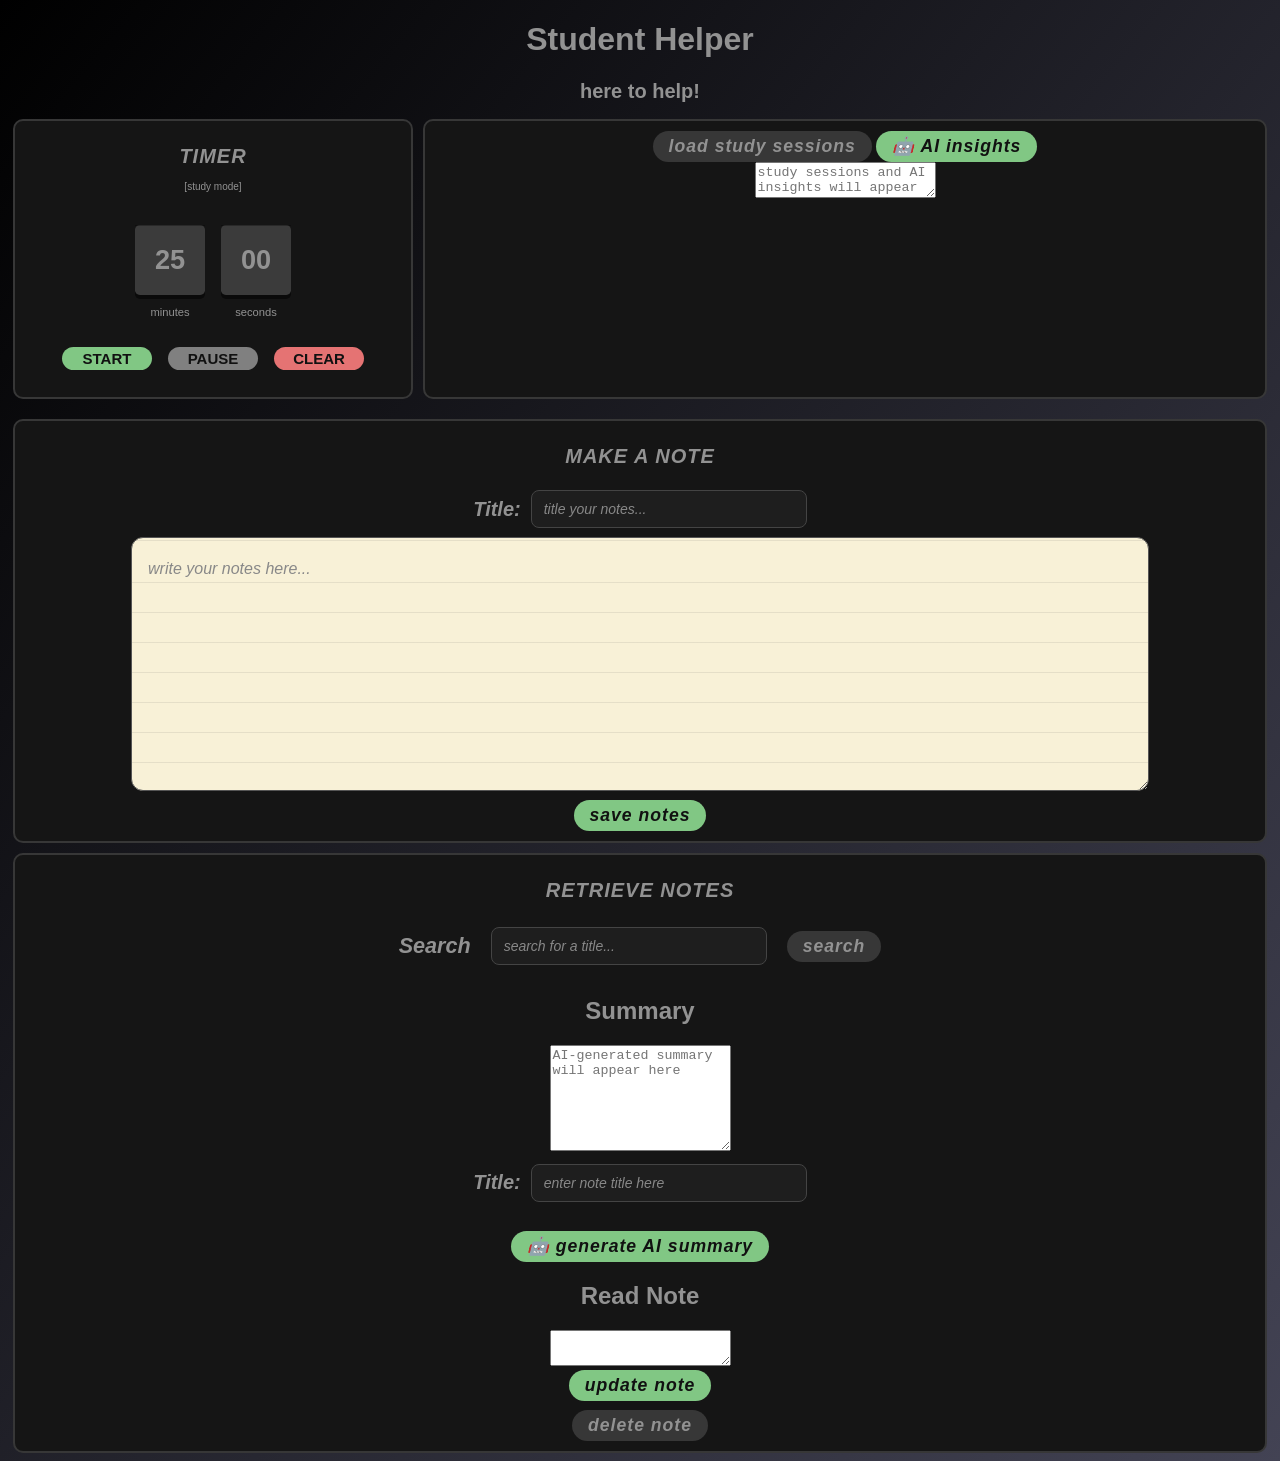
==== frontend/index.html @ 622b249e "Placing all Frontend in folder" ====
<!DOCTYPE html>
<html lang="en">

    <head>
        <meta charset="utf-8">
        <meta name="viewport" content="width=device-width, initial-scale=1.0">
        <title>Student Helper</title>
        <link rel="stylesheet" href="style.css">
        <script src="config.js"></script>

        <link rel="icon" href="data:,">
    </head>



    <!-- HEADER -->
    <body>

        <div class="title-container">
            <h1 class="main-title"> Student Helper </h1>
            <h2 class="sub-title"> here to help! </h2>
        </div>



        <!-- ALL WIDGETS-->
        <div class="container-half-page-widgets">
            
            <div class="widget-container"> 

                <!-- TIMER WIDGET-->
                    <h1 class = "sub-title"> Timer </h1>

                    <p class = studyOrBreak > [study mode]</p>


                    <div class = "countdown-container">
        
                        <div class = countdown>
                            <div class = "title"> 
                                <h2 class = "minutes"> 25 </h2>
                            </div>
                            <p>minutes</p>
                        </div>

                        <div class = countdown>
                            <div class = "title"> 
                                <h2 class = "seconds"> 00 </h2>
                            </div>
                            <p>seconds</p>
                        </div>
                    </div>

                    <div class = "button-container">
                        <div class = button>
                            <div class = "title"> 
                                <h2 class = "start"> start </h2>
                            </div>
                        </div>

                        <div class = button>
                            <div class = "title"> 
                                <h2 class = "pause"> pause </h2>
                            </div>
                        </div>

                        <div class = button>
                            <div class = "title"> 
                                <h2 class = "clear"> clear </h2>
                            </div>
                        </div>
                    </div>

            </div>

            <!--CHART WIDGET-->
            <div class="widget-container"> 
                <div class="chart-container">
                    
                    <!--buttons for sessions and AI insights-->
                    <button id="load-sessions-button" class="grey-button" type="button">load study sessions</button>
                    <button id="generate-insights-button" class="green-save-button" type="button">🤖 AI insights</button>
                    <div class = "chart">
                        <textarea id="sessions-display" class="chart-data-display" placeholder="study sessions and AI insights will appear here"></textarea>
                    </div>
                </div>
            </div>
        
        </div>
        
        <!--NOTES WIDGET-->
        <div class="container-full-page-widgets">
            <div class="widget-container"> 
                <div class="notes-container">
                    <h1 class = "sub-title"> Make a Note</h1>

                    <!--notes title request-->
                    <div class = "notes-title-row">
                        <h2 class="sub-title">Title: </h2>
                        <input id="create-note-title" class="title-input" type="text" placeholder="title your notes...">
                    </div>

                    <!--write notes-->
                    <div class = "notes">
                        <textarea id="create-note-content" class="notes-input" placeholder="write your notes here..."></textarea>
                        <button id="save-note-button" class="green-save-button" type="button">save notes</button>
                    </div>
                </div>
            </div>


            <!--RETRIEVE NOTES WIDGET-->
            <div class="widget-container"> 
                <div class="summary-container">
                    <h1 class = "sub-title"> Retrieve Notes</h1>


                    <!--inner widgets: title, summary, read note, save note-->
                    <div class="summary-widget-container">
                        <div class="summary-first-widget-container">
                            <div class="summary-inner-widget">
                                <div class = "search-title-row">
                                    <h2>Search</h2>
                                    <input id="search-note-title" class="title-input" type="text" placeholder="search for a title...">
                                    <button id="search-note-button" class="grey-button" type="button">search</button>

                                </div>
                            </div>
                            <div class="summary-inner-widget">
                                <h2>Summary</h2>
                                <textarea id="summary-display" class="chart-data-display" style="min-height: 100px;" placeholder="AI-generated summary will appear here" readonly></textarea>
                            </div>

                            <!--title request inner widget-->
                            <div class="summary-inner-widget">
                                <div class = "notes-title-row">
                                    <h2 class="sub-title">Title: </h2>
                                    <input id="retrieved-note-title" class="title-input" type="text" placeholder="enter note title here">
                            
                                 </div>
                            </div>

                            <div class="summary-inner-widget"><h2></h2>
                                 <!--button for generating AI summary-->
                                <button id="generate-summary-button" class="green-save-button" type="button">🤖 generate AI summary</button>
                                <div class = "chart">
                                </div>
                            </div>
                        </div>

                
                        <div class="summary-second-widget-container">
                            <!-- read note inner widget-->
                            <div class="summary-inner-widget"><h2>Read Note</h2>
                                <textarea id="retrieved-note-content" class="chart-data-display" placeholder=""></textarea>
                            </div>
                            
                            <!-- save notes inner widget-->
                            <div class="summary-inner-widget">
                                <div class = "notes">
                                    <button id="update-note-button" class="green-save-button" type="button">update note</button>
                                    <button id="delete-note-button" class="grey-button" type="button">delete note</button>
                                </div>
                            </div>

                        </div>
                    </div>
                </div>
            </div>
        </div>
    </div>

    <!-- attach javascript-->
    <script src="app.js"></script>
</html>
---- frontend/style.css ----
/* ---- GLOBAL START ---- */
:root {
  --soft--red: #e57373;
  --soft--green: #81c784;
  --dark--grey: #3b3b3b;; 
}

body {
background-repeat: no-repeat;
background-size: cover;
min-height: 100vh;
background: linear-gradient(309deg, rgba(67, 67, 84, 1) 0%, rgba(0, 0, 0, 1) 100%);

font-family: 'Red Hat Text', sans-serif;
background-size: cover;
color: rgb(146, 146, 146);
}

.title-container * {
display: grid;
text-align: center;
font-weight: bold;
} 

.sub-title {
font-size: 20px;
}
/* ---- GLOBAL END ---- */



/* ---- LOGIN PAGE START ---- */

.login {
display: flex;
justify-content: center;
align-items: center;
min-height: 100vh;
}

.wrapper {
width: 420px;
color:#fff;
}

.wrapper h1 {
font-size: 36px;
text-align: center;
}

.wrapper .input-box {
width: 100%;
height: 50px;
margin: 30px 0;
}

.input-box input {
width: 350px;
height: 10px;
background: transparent;
border: none;
outline: none;
border: 2px solid rgba(255,255,255, .2);
border-radius: 40px;
font-size: 16px;
color: #fff;
padding: 20px 45px 20px 20px;
}

.input-box input::placeholder {
color: #fff;
}

.wrapper .btn {
width: 100%;
height: 45px;
background: #fff;
border: none;
outline: none;
border-radius: 40px;
box-shadow: 0 0 10px rgba(0,0,0,.1);
font-size: 16px;
color: #333;
font-weight: 600;
}

.register-note {
text-align: center;
padding: 20px;
font-size: 13px;
font-style: italic;
}
/* ---- LOGIN PAGE END ---- */



/*---- APPLIED TO ALL INDEX PAGE WIDGETS BEGIN ----*/
.container-half-page-widgets {
display: grid;
grid-template-rows: 280px 5px;
grid-template-columns: 400px minmax(350px, auto);
gap: 10px 10px;
margin: 5px;
}

.container-full-page-widgets {
display: flex;
flex-direction: column;
gap: 10px;
margin: 5px;
}

.widget-container {
background-color: rgb(21, 21, 21);
border: 2px solid rgb(55, 55, 55);
padding: 10px 10px;
border-radius: 10px;

text-align: center;
max-width: 2040px;
}

.widget-container h1 {
text-transform: uppercase;
letter-spacing: 1px;
font-style: italic;
}
/*---- APPLIED TO ALL INDEX PAGE WIDGETS END ----*/


/*---- TIMER SPECIFIC BEGIN ----*/

.studyOrBreak {
font-size: 10px;
}

.countdown-container {
display: flex;
align-items: center;
justify-content: center;
}

.countdown-container .title {
position: relative;
background-color: var(--dark--grey);
border-radius : 0.3rem;
box-shadow: 0 4px rgba(0, 0, 0, 0.5);
width: 70px;
height: 70px;
}

.countdown-container .title::after{
content: '';
position: absolute;
top: 0;
left: 0;
height: 1px;
width: 100%;
background-color: rgba(0, 0, 0, 0.3);
}

.countdown-container .title h2 {
font-size: 1.7rem;
line-height: 70px;
position: relative;
}

/* makes the number squares spaced apart from each other*/
.countdown-container .countdown:not(:last-child) {
margin-right: 1rem;
}

/* the 'minutes' and 'seconds' text*/
.countdown-container .countdown p {
font-size: 0.7rem;
}

/*---- TIMER SPECIFIC END ----*/



/*---- TIMER START/END BUTTON BEGIN ----*/
.button-container {
display: flex;
align-items: center;
justify-content: center;
padding: 5px;

font-family: 'Red Hat Text', sans-serif;
text-transform: uppercase;
font-size: 10px;
}


.button-container .title{
position: relative;
border-radius : 0.3rem;
width: 90px;
height: 80px;
}

.button-container .start {
background-color: var(--soft--green);
border-radius : 0.8rem;
color:rgb(17, 17, 17);
padding: 3px;
}

.button-container .pause {
background-color: grey;
border-radius : 0.8rem;
color:rgb(17, 17, 17);
padding: 3px;
}

.button-container .clear {
background-color: var(--soft--red);
border-radius : 0.8rem;
color:rgb(17, 17, 17);
padding: 3px;
}

/*makes touch-activated changes possible*/
.button h2 {
display: block;
transition: transform 0.2s ease;
}


.button h2:active {
transform: translateY(-2px);
}

/* makes the number squares spaced apart from each other*/
.button-container .button:not(:last-child) {
margin-right: 1rem;
}
/*---- TIMER START/END BUTTON END ----*/


/*---- NOTES TITLE BEGIN ----*/
.notes-title-row {
font: inherit;
font-size: 1rem;
font-weight: bold;
font-style: italic;
display: flex;
align-items: center;
gap: 10px;
justify-content: center;
}

.search-title-row {
font: inherit;
font-size: 0.9rem;
font-weight: bold;
font-style: italic;
display: flex;
align-items: center;
gap: 20px;
justify-content: center;
}
.title-input::placeholder {
color: #888;
font-style: italic;
}

.title-input {
width: 100%;

max-width: 400px;
height: 20px;
width: 250px;

padding: 8px 12px;

border-radius: 8px;
border: 1px solid #444;

background-color: #1e1e1e;
color: #e0e0e0;

font-size: 14px;
font-weight: 500;

outline: none;
transition: all 0.2s ease;
}
.title-input:hover {
border-color: #666;
}

.title-input:focus {
border-color: #81c784; /* soft green */
box-shadow: 0 0 0 2px rgba(129, 199, 132, 0.2);
}
/*---- NOTES TITLE END----*/



/*---- NOTES BEGIN ----*/

.notes-input::placeholder{
color: #888;
font-style: italic;
}

.notes-input {
width: 80%;
min-height: 220px;
padding: 16px;
border-radius: 12px;
border: 1px solid #555;
background: #f8f1d7;
background-image: repeating-linear-gradient(
 to bottom,
 #f8f1d7 0,
 #f8f1d7 29px,
 rgba(34, 34, 34, 0.18) 30px,
 rgba(34, 34, 34, 0.18) 30px
);
background-position: 0 15px;
color: #222;
resize: vertical;
font: inherit;
line-height: 30px;
}

.notes {
display: flex;
flex-direction: column;
align-items: center;
gap: 9px;
}

/* NOTES END */



/*GREEN SAVE BUTTON START */
.green-save-button {
border: none;
border-radius: 1.5rem;
background-color: var(--soft--green);
color: rgb(17, 17, 17);
padding: 5px 16px;
font: inherit;
font-size: 1.1rem;
font-weight: bold;
font-style: italic;
letter-spacing: 1px;
cursor: pointer;  

transition: transform 0.3s ease;
}


.green-save-button:active {
transform: translateY(-2px);
}
/*GREEN SAVE BUTTON END*/


/*SEARCH BUTTON START */
.grey-button {
border: 3px;
border-radius: 2rem;
background-color: rgb(55, 55, 55);
color: rgb(146, 146, 146);
padding: 5px 16px;
font: inherit;
font-size: 1.1rem;
font-weight: bold;
font-style: italic;
letter-spacing: 1px;
cursor: pointer;  

transition: transform 0.3s ease;
}

.grey-button:active {
transform: translateY(-2px);
}
/*SEARCH BUTTON END*/



/*CHART START*/
.chart-data-display {
width: 9
}
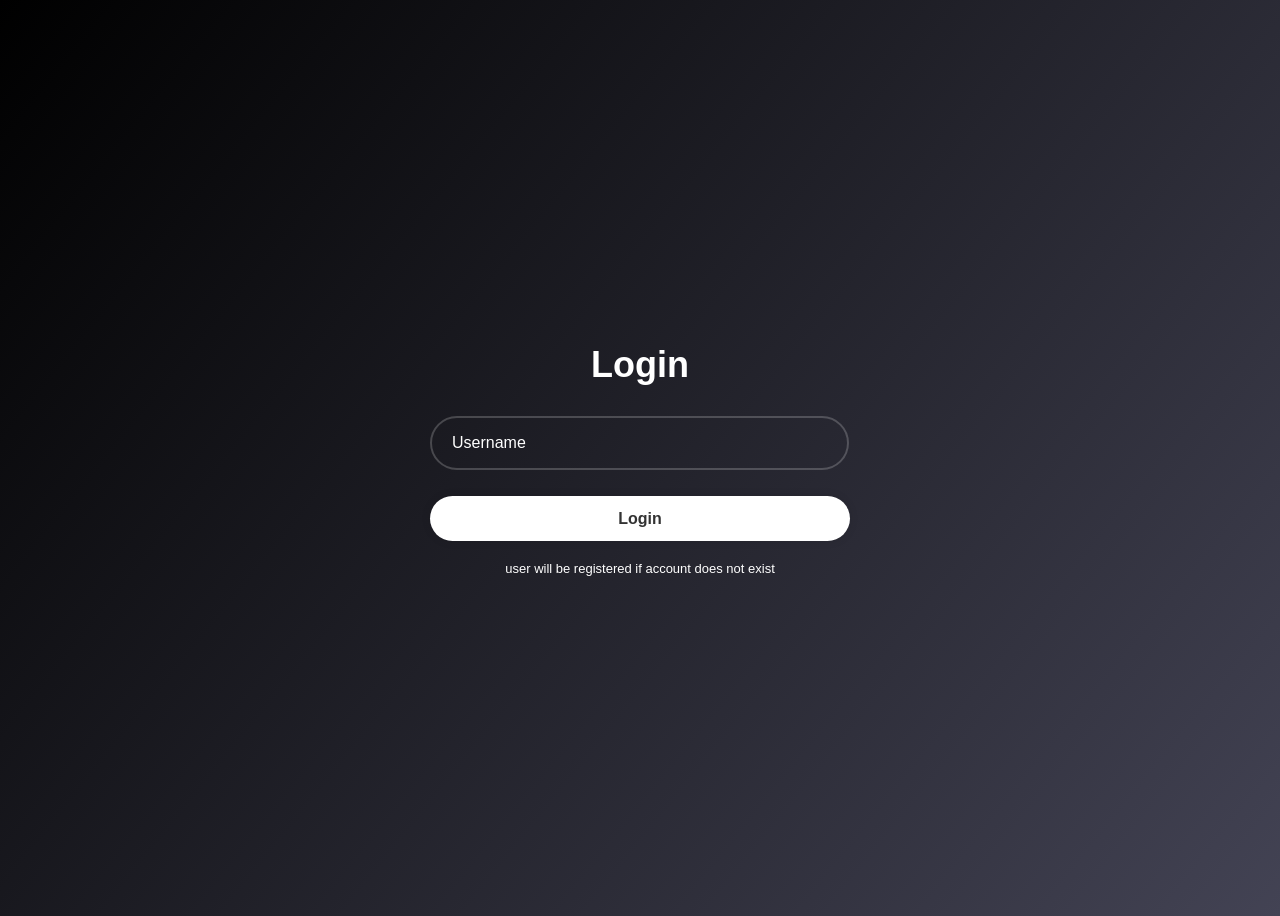
==== commit 84167b87: "Change to Notes Repo/Service and Hosting URL" ====
--- a/frontend/index.html
+++ b/frontend/index.html
@@ -4,10 +4,10 @@
     <head>
         <meta charset="utf-8">
         <meta name="viewport" content="width=device-width, initial-scale=1.0">
-        <title>Student Helper</title>
+        <title>Gradbook Project: COSC-412</title>
         <link rel="stylesheet" href="style.css">
-        <script src="config.js"></script>
 
+        <title>Favicon</title>
         <link rel="icon" href="data:,">
     </head>
 
@@ -77,11 +77,10 @@
             <div class="widget-container"> 
                 <div class="chart-container">
                     
-                    <!--buttons for sessions and AI insights-->
-                    <button id="load-sessions-button" class="grey-button" type="button">load study sessions</button>
-                    <button id="generate-insights-button" class="green-save-button" type="button">🤖 AI insights</button>
+                    <!--button for generating chart-->
+                    <button id= "load-sessions-button" class="grey-button" type="button">click to generate logged study sessions</button>
                     <div class = "chart">
-                        <textarea id="sessions-display" class="chart-data-display" placeholder="study sessions and AI insights will appear here"></textarea>
+                        <textarea id="sessions-display" class="chart-data-display" placeholder="study sessions will be logged here"></textarea>
                     </div>
                 </div>
             </div>
@@ -126,12 +125,10 @@
 
                                 </div>
                             </div>
-                            <div class="summary-inner-widget">
-                                <h2>Summary</h2>
-                                <textarea id="summary-display" class="chart-data-display" style="min-height: 100px;" placeholder="AI-generated summary will appear here" readonly></textarea>
-                            </div>
+                            <div class="summary-inner-widget"><h2>Summary</h2></div>
 
                             <!--title request inner widget-->
+                            <!--
                             <div class="summary-inner-widget">
                                 <div class = "notes-title-row">
                                     <h2 class="sub-title">Title: </h2>
@@ -139,10 +136,11 @@
                             
                                  </div>
                             </div>
+                            -->
 
                             <div class="summary-inner-widget"><h2></h2>
-                                 <!--button for generating AI summary-->
-                                <button id="generate-summary-button" class="green-save-button" type="button">🤖 generate AI summary</button>
+                                 <!--button for generating summary-->
+                                <button class="grey-button" type="button">click to generate summary</button>
                                 <div class = "chart">
                                 </div>
                             </div>
@@ -157,7 +155,7 @@
                             
                             <!-- save notes inner widget-->
                             <div class="summary-inner-widget">
-                                <div class = "notes">
+                                <div class = "update-and-delete-notes">
                                     <button id="update-note-button" class="green-save-button" type="button">update note</button>
                                     <button id="delete-note-button" class="grey-button" type="button">delete note</button>
                                 </div>
--- a/frontend/style.css
+++ b/frontend/style.css
@@ -1,29 +1,32 @@
 /* ---- GLOBAL START ---- */
 :root {
-  --soft--red: #e57373;
-  --soft--green: #81c784;
-  --dark--grey: #3b3b3b;; 
+     --soft--red: #e57373;
+     --soft--green: #81c784;
+     --dark--grey: #3b3b3b;
 }
 
 body {
-background-repeat: no-repeat;
-background-size: cover;
-min-height: 100vh;
-background: linear-gradient(309deg, rgba(67, 67, 84, 1) 0%, rgba(0, 0, 0, 1) 100%);
-
-font-family: 'Red Hat Text', sans-serif;
-background-size: cover;
-color: rgb(146, 146, 146);
+  background-repeat: no-repeat;
+  background-size: cover;
+  min-height: 100vh;
+  background: linear-gradient(309deg, rgba(67, 67, 84, 1) 0%, rgba(0, 0, 0, 1) 100%);
+
+  background-size: cover;
+  color: rgb(146, 146, 146);
+
+  font-family: "Inter", sans-serif;
+  font-optical-sizing: auto;
+  font-weight: 200;
 }
 
 .title-container * {
-display: grid;
-text-align: center;
-font-weight: bold;
+  display: grid;
+  text-align: center;
+  font-weight: bold;
 } 
 
 .sub-title {
-font-size: 20px;
+  font-size: 20px;
 }
 /* ---- GLOBAL END ---- */
 
@@ -32,63 +35,62 @@
 /* ---- LOGIN PAGE START ---- */
 
 .login {
-display: flex;
-justify-content: center;
-align-items: center;
-min-height: 100vh;
+  display: flex;
+  justify-content: center;
+  align-items: center;
+  min-height: 100vh;
 }
 
 .wrapper {
-width: 420px;
-color:#fff;
+  width: 420px;
+  color:#fff;
 }
 
 .wrapper h1 {
-font-size: 36px;
-text-align: center;
+  font-size: 36px;
+  text-align: center;
 }
 
 .wrapper .input-box {
-width: 100%;
-height: 50px;
-margin: 30px 0;
+  width: 100%;
+  height: 50px;
+  margin: 30px 0;
 }
 
 .input-box input {
-width: 350px;
-height: 10px;
-background: transparent;
-border: none;
-outline: none;
-border: 2px solid rgba(255,255,255, .2);
-border-radius: 40px;
-font-size: 16px;
-color: #fff;
-padding: 20px 45px 20px 20px;
+  width: 350px;
+  height: 10px;
+  background: transparent;
+  border: none;
+  outline: none;
+  border: 2px solid rgba(255,255,255, .2);
+  border-radius: 40px;
+  font-size: 16px;
+  color: #fff;
+  padding: 20px 45px 20px 20px;
 }
 
 .input-box input::placeholder {
-color: #fff;
+  color: #fff;
 }
 
 .wrapper .btn {
-width: 100%;
-height: 45px;
-background: #fff;
-border: none;
-outline: none;
-border-radius: 40px;
-box-shadow: 0 0 10px rgba(0,0,0,.1);
-font-size: 16px;
-color: #333;
-font-weight: 600;
+  width: 100%;
+  height: 45px;
+  background: #fff;
+  border: none;
+  outline: none;
+  border-radius: 40px;
+  box-shadow: 0 0 10px rgba(0,0,0,.1);
+  font-size: 16px;
+  color: #333;
+  font-weight: 600;
 }
 
 .register-note {
-text-align: center;
-padding: 20px;
-font-size: 13px;
-font-style: italic;
+  text-align: center;
+  padding: 20px;
+  font-size: 13px;
 }
 /* ---- LOGIN PAGE END ---- */
 
@@ -96,83 +98,81 @@
 
 /*---- APPLIED TO ALL INDEX PAGE WIDGETS BEGIN ----*/
 .container-half-page-widgets {
-display: grid;
-grid-template-rows: 280px 5px;
-grid-template-columns: 400px minmax(350px, auto);
-gap: 10px 10px;
-margin: 5px;
+  display: grid;
+  grid-template-rows: 280px 5px;
+  grid-template-columns: 400px minmax(350px, auto);
+  gap: 10px 10px;
+  margin: 5px;
 }
 
 .container-full-page-widgets {
-display: flex;
-flex-direction: column;
-gap: 10px;
-margin: 5px;
+  display: flex;
+  flex-direction: column;
+  gap: 10px;
+  margin: 5px;
 }
 
 .widget-container {
-background-color: rgb(21, 21, 21);
-border: 2px solid rgb(55, 55, 55);
-padding: 10px 10px;
-border-radius: 10px;
-
-text-align: center;
-max-width: 2040px;
+  background-color: rgba(21, 21, 21, 0.5);
+  border: 2px solid rgb(55, 55, 55);
+  padding: 10px 10px;
+  border-radius: 10px;
+  text-align: center;
+  max-width: 2040px;
 }
 
 .widget-container h1 {
-text-transform: uppercase;
-letter-spacing: 1px;
-font-style: italic;
+  text-transform: uppercase;
+  letter-spacing: 1px;
 }
 /*---- APPLIED TO ALL INDEX PAGE WIDGETS END ----*/
-
+  
 
 /*---- TIMER SPECIFIC BEGIN ----*/
 
 .studyOrBreak {
-font-size: 10px;
+  font-size: 10px;
 }
 
 .countdown-container {
-display: flex;
-align-items: center;
-justify-content: center;
+  display: flex;
+  align-items: center;
+  justify-content: center;
 }
 
 .countdown-container .title {
-position: relative;
-background-color: var(--dark--grey);
-border-radius : 0.3rem;
-box-shadow: 0 4px rgba(0, 0, 0, 0.5);
-width: 70px;
-height: 70px;
+  position: relative;
+  background-color: var(--dark--grey);
+  border-radius : 0.3rem;
+  box-shadow: 0 4px rgba(0, 0, 0, 0.5);
+  width: 70px;
+  height: 70px;
 }
 
 .countdown-container .title::after{
-content: '';
-position: absolute;
-top: 0;
-left: 0;
-height: 1px;
-width: 100%;
-background-color: rgba(0, 0, 0, 0.3);
+  content: '';
+  position: absolute;
+  top: 0;
+  left: 0;
+  height: 1px;
+  width: 100%;
+  background-color: rgba(0, 0, 0, 0.3);
 }
 
 .countdown-container .title h2 {
-font-size: 1.7rem;
-line-height: 70px;
-position: relative;
+  font-size: 1.7rem;
+  line-height: 70px;
+  position: relative;
 }
 
 /* makes the number squares spaced apart from each other*/
 .countdown-container .countdown:not(:last-child) {
-margin-right: 1rem;
+  margin-right: 1rem;
 }
 
 /* the 'minutes' and 'seconds' text*/
 .countdown-container .countdown p {
-font-size: 0.7rem;
+  font-size: 0.7rem;
 }
 
 /*---- TIMER SPECIFIC END ----*/
@@ -181,118 +181,116 @@
 
 /*---- TIMER START/END BUTTON BEGIN ----*/
 .button-container {
-display: flex;
-align-items: center;
-justify-content: center;
-padding: 5px;
-
-font-family: 'Red Hat Text', sans-serif;
-text-transform: uppercase;
-font-size: 10px;
+  display: flex;
+  align-items: center;
+  justify-content: center;
+  padding: 5px;
+
+  font-family: 'Red Hat Text', sans-serif;
+  text-transform: uppercase;
+  font-size: 10px;
 }
 
 
 .button-container .title{
-position: relative;
-border-radius : 0.3rem;
-width: 90px;
-height: 80px;
+  position: relative;
+  border-radius : 0.3rem;
+  width: 90px;
+  height: 80px;
 }
 
 .button-container .start {
-background-color: var(--soft--green);
-border-radius : 0.8rem;
-color:rgb(17, 17, 17);
-padding: 3px;
+  background-color: var(--soft--green);
+  border-radius : 0.8rem;
+  color:rgb(17, 17, 17);
+  padding: 3px;
 }
 
 .button-container .pause {
-background-color: grey;
-border-radius : 0.8rem;
-color:rgb(17, 17, 17);
-padding: 3px;
+  background-color: grey;
+  border-radius : 0.8rem;
+  color:rgb(17, 17, 17);
+  padding: 3px;
 }
 
 .button-container .clear {
-background-color: var(--soft--red);
-border-radius : 0.8rem;
-color:rgb(17, 17, 17);
-padding: 3px;
+  background-color: var(--soft--red);
+  border-radius : 0.8rem;
+  color:rgb(17, 17, 17);
+  padding: 3px;
 }
 
 /*makes touch-activated changes possible*/
 .button h2 {
-display: block;
-transition: transform 0.2s ease;
+  display: block;
+  transition: transform 0.2s ease;
 }
 
 
 .button h2:active {
-transform: translateY(-2px);
+  transform: translateY(-2px);
 }
 
 /* makes the number squares spaced apart from each other*/
 .button-container .button:not(:last-child) {
-margin-right: 1rem;
+  margin-right: 1rem;
 }
 /*---- TIMER START/END BUTTON END ----*/
 
 
 /*---- NOTES TITLE BEGIN ----*/
 .notes-title-row {
-font: inherit;
-font-size: 1rem;
-font-weight: bold;
-font-style: italic;
-display: flex;
-align-items: center;
-gap: 10px;
-justify-content: center;
+  font: inherit;
+  font-size: 1rem;
+  font-weight: bold;
+  display: flex;
+  align-items: center;
+  gap: 10px;
+  justify-content: center;
 }
 
 .search-title-row {
-font: inherit;
-font-size: 0.9rem;
-font-weight: bold;
-font-style: italic;
-display: flex;
-align-items: center;
-gap: 20px;
-justify-content: center;
+  font: inherit;
+  font-size: 0.9rem;
+  font-weight: bold;
+  display: flex;
+  align-items: center;
+  gap: 20px;
+  justify-content: center;
 }
 .title-input::placeholder {
-color: #888;
-font-style: italic;
+  color: #888;
+  font-style: italic;
 }
 
 .title-input {
-width: 100%;
-
-max-width: 400px;
-height: 20px;
-width: 250px;
-
-padding: 8px 12px;
-
-border-radius: 8px;
-border: 1px solid #444;
-
-background-color: #1e1e1e;
-color: #e0e0e0;
-
-font-size: 14px;
-font-weight: 500;
-
-outline: none;
-transition: all 0.2s ease;
+  width: 100%;
+
+  max-width: 400px;
+  height: 20px;
+  width: 250px;
+
+  padding: 8px 12px;
+
+  border-radius: 8px;
+  border: 1px solid #444;
+
+  background-color: #1e1e1e;
+  color: #e0e0e0;
+
+  font-size: 14px;
+  font-weight: 500;
+
+  outline: none;
+  transition: all 0.2s ease;
 }
 .title-input:hover {
-border-color: #666;
+  border-color: #666;
 }
 
 .title-input:focus {
-border-color: #81c784; /* soft green */
-box-shadow: 0 0 0 2px rgba(129, 199, 132, 0.2);
+  border-color: #81c784; /* soft green */
+  box-shadow: 0 0 0 2px rgba(129, 199, 132, 0.2);
 }
 /*---- NOTES TITLE END----*/
 
@@ -301,36 +299,36 @@
 /*---- NOTES BEGIN ----*/
 
 .notes-input::placeholder{
-color: #888;
-font-style: italic;
+  color: #888;
+  font-style: italic;
 }
 
 .notes-input {
-width: 80%;
-min-height: 220px;
-padding: 16px;
-border-radius: 12px;
-border: 1px solid #555;
-background: #f8f1d7;
-background-image: repeating-linear-gradient(
- to bottom,
- #f8f1d7 0,
- #f8f1d7 29px,
- rgba(34, 34, 34, 0.18) 30px,
- rgba(34, 34, 34, 0.18) 30px
-);
-background-position: 0 15px;
-color: #222;
-resize: vertical;
-font: inherit;
-line-height: 30px;
+  width: 80%;
+  min-height: 220px;
+  padding: 16px;
+  border-radius: 12px;
+  border: 1px solid #555;
+  background: #f8f1d7;
+  background-image: repeating-linear-gradient(
+    to bottom,
+    #f8f1d7 0,
+    #f8f1d7 29px,
+    rgba(34, 34, 34, 0.18) 30px,
+    rgba(34, 34, 34, 0.18) 30px
+  );
+  background-position: 0 15px;
+  color: #222;
+  resize: vertical;
+  font: inherit;
+  line-height: 30px;
 }
 
 .notes {
-display: flex;
-flex-direction: column;
-align-items: center;
-gap: 9px;
+  display: flex;
+  flex-direction: column;
+  align-items: center;
+  gap: 9px;
 }
 
 /* NOTES END */
@@ -339,47 +337,45 @@
 
 /*GREEN SAVE BUTTON START */
 .green-save-button {
-border: none;
-border-radius: 1.5rem;
-background-color: var(--soft--green);
-color: rgb(17, 17, 17);
-padding: 5px 16px;
-font: inherit;
-font-size: 1.1rem;
-font-weight: bold;
-font-style: italic;
-letter-spacing: 1px;
-cursor: pointer;  
-
-transition: transform 0.3s ease;
+  border: none;
+  border-radius: 1.5rem;
+  background-color: var(--soft--green);
+  color: rgb(17, 17, 17);
+  padding: 5px 16px;
+  font: inherit;
+  font-size: 1.1rem;
+  font-weight: bold;
+  letter-spacing: 1px;
+  cursor: pointer;  
+
+  transition: transform 0.3s ease;
 }
 
 
 .green-save-button:active {
-transform: translateY(-2px);
+  transform: translateY(-2px);
 }
 /*GREEN SAVE BUTTON END*/
 
 
 /*SEARCH BUTTON START */
 .grey-button {
-border: 3px;
-border-radius: 2rem;
-background-color: rgb(55, 55, 55);
-color: rgb(146, 146, 146);
-padding: 5px 16px;
-font: inherit;
-font-size: 1.1rem;
-font-weight: bold;
-font-style: italic;
-letter-spacing: 1px;
-cursor: pointer;  
-
-transition: transform 0.3s ease;
+  border: 3px;
+  border-radius: 2rem;
+  background-color: rgb(55, 55, 55);
+  color: rgb(146, 146, 146);
+  padding: 5px 16px;
+  font: inherit;
+  font-size: 1.1rem;
+  font-weight: bold;
+  letter-spacing: 1px;
+  cursor: pointer;  
+
+  transition: transform 0.3s ease;
 }
 
 .grey-button:active {
-transform: translateY(-2px);
+  transform: translateY(-2px);
 }
 /*SEARCH BUTTON END*/
 
@@ -387,5 +383,57 @@
 
 /*CHART START*/
 .chart-data-display {
-width: 9
-}+  width: 90%;
+  min-height: 180px;
+  padding: 16px;
+  border-radius: 12px;
+  border: 0px solid #555;
+  background: #3b3b3b;
+  background-image: repeating-linear-gradient(
+    to bottom,
+    rgb(21, 21, 21) 0,
+    rgb(21, 21, 21) 29px,
+    rgba(34, 34, 34, 0.18) 30px,
+    rgba(34, 34, 34, 0.18) 30px
+  );
+  background-position: 0 15px;
+  color: rgb(146, 146, 146);
+  /*resize: vertical;*/
+  font: inherit;
+  line-height: 30px;
+  resize: none;        /* prevents manual resizing */
+  white-space: nowrap; /* prevents text from wrapping/expanding the element */
+  overflow: auto; 
+}
+
+/*CHART END*/
+
+
+/*RETRIEVE NOTES WIDGET START*/
+.summary-widget-container {
+    display: grid;
+    grid-template-columns: 1fr 1fr;
+    gap: 10px;
+}
+
+.summary-first-widget-container {
+    display: grid;
+    grid-template-rows: 1fr 9fr;
+    gap: 10px;
+    height: 400px; 
+}
+
+.summary-second-widget-container {
+    display: grid;
+    grid-template-rows: 9fr 1fr;
+    gap: 10px;
+    height: 400px; 
+}
+
+.summary-inner-widget {
+    
+    border-radius : 0.3rem;
+    background-color: rgba(21, 21, 21, 0.7);
+}
+
+/*RETRIEVE NOTES WIDGET END*/
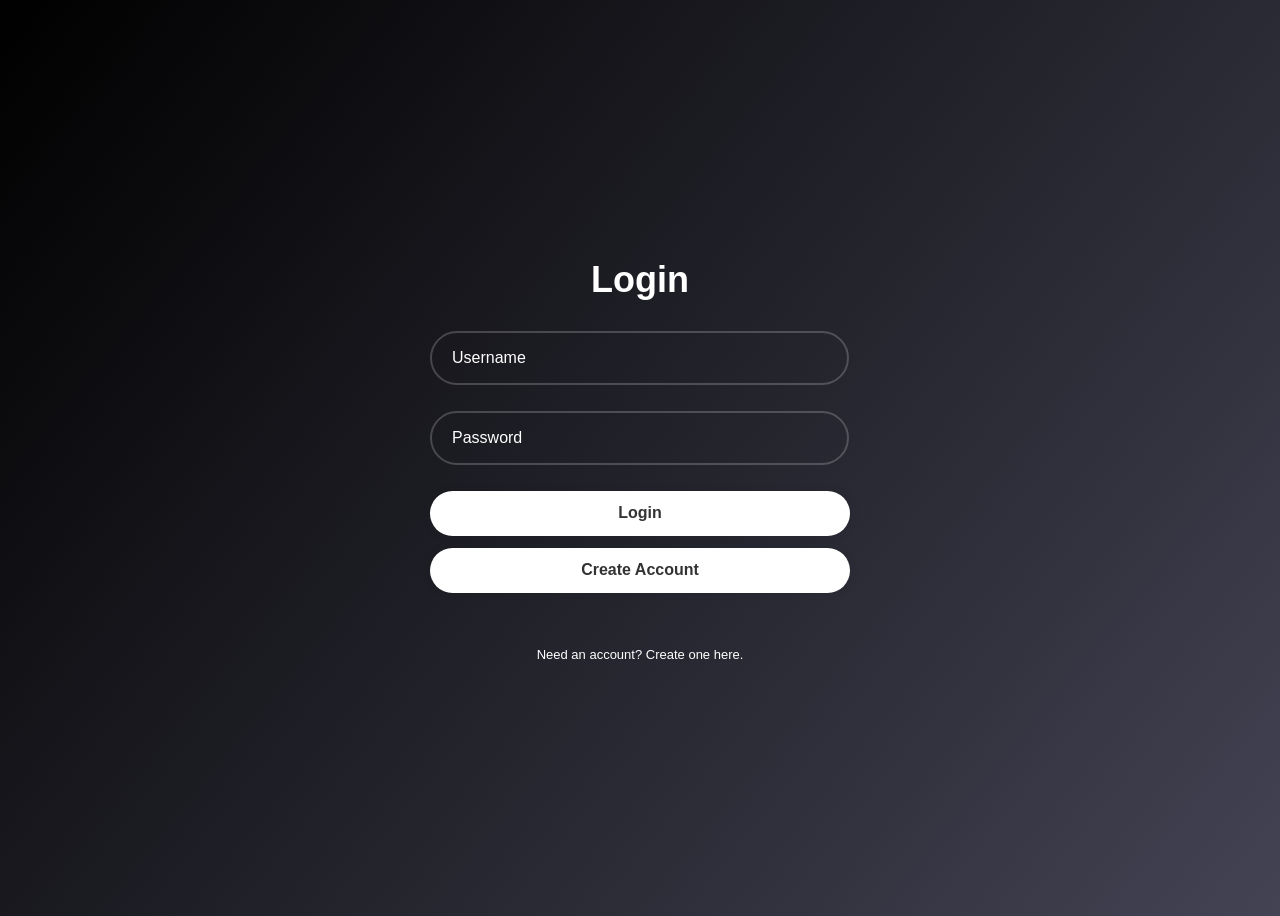
==== commit 026127ac: "Merge origin/main into main and preserve auth/frontend updates" ====
--- a/frontend/index.html
+++ b/frontend/index.html
@@ -78,7 +78,10 @@
                 <div class="chart-container">
                     
                     <!--button for generating chart-->
-                    <button id= "load-sessions-button" class="grey-button" type="button">click to generate logged study sessions</button>
+                    <div class="widget-action-center widget-action-stack">
+                        <button id= "load-sessions-button" class="grey-button" type="button">click to generate logged study sessions</button>
+                        <button id="generate-insights-button" class="grey-button" type="button">generate ai insights</button>
+                    </div>
                     <div class = "chart">
                         <textarea id="sessions-display" class="chart-data-display" placeholder="study sessions will be logged here"></textarea>
                     </div>
@@ -103,6 +106,7 @@
                     <div class = "notes">
                         <textarea id="create-note-content" class="notes-input" placeholder="write your notes here..."></textarea>
                         <button id="save-note-button" class="green-save-button" type="button">save notes</button>
+                        <p id="note-save-message" class="widget-message"></p>
                     </div>
                 </div>
             </div>
@@ -125,7 +129,9 @@
 
                                 </div>
                             </div>
-                            <div class="summary-inner-widget"><h2>Summary</h2></div>
+                            <div class="summary-inner-widget"><h2>Summary</h2>
+                                <textarea id="summary-display" class="chart-data-display" placeholder="summary will appear here"></textarea>
+                            </div>
 
                             <!--title request inner widget-->
                             <!--
@@ -138,9 +144,12 @@
                             </div>
                             -->
 
-                            <div class="summary-inner-widget"><h2></h2>
+                            <div class="summary-inner-widget">
+                                <h2></h2>
                                  <!--button for generating summary-->
-                                <button class="grey-button" type="button">click to generate summary</button>
+                                <div class="widget-action-center">
+                                    <button id="generate-summary-button" class="grey-button" type="button">click to generate summary</button>
+                                </div>
                                 <div class = "chart">
                                 </div>
                             </div>
@@ -150,7 +159,7 @@
                         <div class="summary-second-widget-container">
                             <!-- read note inner widget-->
                             <div class="summary-inner-widget"><h2>Read Note</h2>
-                                <textarea id="retrieved-note-content" class="chart-data-display" placeholder=""></textarea>
+                                <textarea id="retrieved-note-content" class="chart-data-display" placeholder="" data-original-content=""></textarea>
                             </div>
                             
                             <!-- save notes inner widget-->
@@ -159,6 +168,7 @@
                                     <button id="update-note-button" class="green-save-button" type="button">update note</button>
                                     <button id="delete-note-button" class="grey-button" type="button">delete note</button>
                                 </div>
+                                <p id="note-action-message" class="widget-message"></p>
                             </div>
 
                         </div>
@@ -168,6 +178,6 @@
         </div>
     </div>
 
-    <!-- attach javascript-->
+    <script src="config.js"></script>
     <script src="app.js"></script>
-</html>+</html>
--- a/frontend/style.css
+++ b/frontend/style.css
@@ -10,10 +10,8 @@
   background-size: cover;
   min-height: 100vh;
   background: linear-gradient(309deg, rgba(67, 67, 84, 1) 0%, rgba(0, 0, 0, 1) 100%);
-
   background-size: cover;
   color: rgb(146, 146, 146);
-
   font-family: "Inter", sans-serif;
   font-optical-sizing: auto;
   font-weight: 200;
@@ -23,17 +21,14 @@
   display: grid;
   text-align: center;
   font-weight: bold;
-} 
+}
 
 .sub-title {
   font-size: 20px;
 }
 /* ---- GLOBAL END ---- */
 
-
-
 /* ---- LOGIN PAGE START ---- */
-
 .login {
   display: flex;
   justify-content: center;
@@ -87,14 +82,44 @@
   font-weight: 600;
 }
 
+.wrapper .btn + .btn {
+  margin-top: 12px;
+}
+
+.form-message {
+  min-height: 20px;
+  margin: 14px 0 0;
+  text-align: center;
+  font-size: 14px;
+  color: #fff;
+}
+
+.widget-message {
+  min-height: 20px;
+  margin: 12px 0 0;
+  text-align: center;
+  font-size: 14px;
+  color: #fff;
+}
+
+.widget-action-center {
+  display: flex;
+  justify-content: center;
+  align-items: center;
+}
+
+.widget-action-stack {
+  flex-direction: column;
+  gap: 10px;
+  margin-bottom: 12px;
+}
+
 .register-note {
   text-align: center;
   padding: 20px;
   font-size: 13px;
 }
 /* ---- LOGIN PAGE END ---- */
-
-
 
 /*---- APPLIED TO ALL INDEX PAGE WIDGETS BEGIN ----*/
 .container-half-page-widgets {
@@ -126,10 +151,8 @@
   letter-spacing: 1px;
 }
 /*---- APPLIED TO ALL INDEX PAGE WIDGETS END ----*/
-  
 
 /*---- TIMER SPECIFIC BEGIN ----*/
-
 .studyOrBreak {
   font-size: 10px;
 }
@@ -165,19 +188,14 @@
   position: relative;
 }
 
-/* makes the number squares spaced apart from each other*/
 .countdown-container .countdown:not(:last-child) {
   margin-right: 1rem;
 }
 
-/* the 'minutes' and 'seconds' text*/
 .countdown-container .countdown p {
   font-size: 0.7rem;
 }
-
 /*---- TIMER SPECIFIC END ----*/
-
-
 
 /*---- TIMER START/END BUTTON BEGIN ----*/
 .button-container {
@@ -185,12 +203,10 @@
   align-items: center;
   justify-content: center;
   padding: 5px;
-
   font-family: 'Red Hat Text', sans-serif;
   text-transform: uppercase;
   font-size: 10px;
 }
-
 
 .button-container .title{
   position: relative;
@@ -220,24 +236,20 @@
   padding: 3px;
 }
 
-/*makes touch-activated changes possible*/
 .button h2 {
   display: block;
   transition: transform 0.2s ease;
 }
 
-
 .button h2:active {
   transform: translateY(-2px);
 }
 
-/* makes the number squares spaced apart from each other*/
 .button-container .button:not(:last-child) {
   margin-right: 1rem;
 }
 /*---- TIMER START/END BUTTON END ----*/
 
-
 /*---- NOTES TITLE BEGIN ----*/
 .notes-title-row {
   font: inherit;
@@ -258,6 +270,7 @@
   gap: 20px;
   justify-content: center;
 }
+
 .title-input::placeholder {
   color: #888;
   font-style: italic;
@@ -265,39 +278,31 @@
 
 .title-input {
   width: 100%;
-
   max-width: 400px;
   height: 20px;
   width: 250px;
-
   padding: 8px 12px;
-
   border-radius: 8px;
   border: 1px solid #444;
-
   background-color: #1e1e1e;
   color: #e0e0e0;
-
   font-size: 14px;
   font-weight: 500;
-
   outline: none;
   transition: all 0.2s ease;
 }
+
 .title-input:hover {
   border-color: #666;
 }
 
 .title-input:focus {
-  border-color: #81c784; /* soft green */
+  border-color: #81c784;
   box-shadow: 0 0 0 2px rgba(129, 199, 132, 0.2);
 }
 /*---- NOTES TITLE END----*/
 
-
-
 /*---- NOTES BEGIN ----*/
-
 .notes-input::placeholder{
   color: #888;
   font-style: italic;
@@ -330,10 +335,7 @@
   align-items: center;
   gap: 9px;
 }
-
 /* NOTES END */
-
-
 
 /*GREEN SAVE BUTTON START */
 .green-save-button {
@@ -346,17 +348,14 @@
   font-size: 1.1rem;
   font-weight: bold;
   letter-spacing: 1px;
-  cursor: pointer;  
-
+  cursor: pointer;
   transition: transform 0.3s ease;
 }
-
 
 .green-save-button:active {
   transform: translateY(-2px);
 }
 /*GREEN SAVE BUTTON END*/
-
 
 /*SEARCH BUTTON START */
 .grey-button {
@@ -369,8 +368,7 @@
   font-size: 1.1rem;
   font-weight: bold;
   letter-spacing: 1px;
-  cursor: pointer;  
-
+  cursor: pointer;
   transition: transform 0.3s ease;
 }
 
@@ -378,8 +376,6 @@
   transform: translateY(-2px);
 }
 /*SEARCH BUTTON END*/
-
-
 
 /*CHART START*/
 .chart-data-display {
@@ -398,16 +394,13 @@
   );
   background-position: 0 15px;
   color: rgb(146, 146, 146);
-  /*resize: vertical;*/
   font: inherit;
   line-height: 30px;
-  resize: none;        /* prevents manual resizing */
-  white-space: nowrap; /* prevents text from wrapping/expanding the element */
-  overflow: auto; 
-}
-
+  resize: none;
+  white-space: pre-wrap;
+  overflow: auto;
+}
 /*CHART END*/
-
 
 /*RETRIEVE NOTES WIDGET START*/
 .summary-widget-container {
@@ -420,20 +413,26 @@
     display: grid;
     grid-template-rows: 1fr 9fr;
     gap: 10px;
-    height: 400px; 
+    height: 400px;
 }
 
 .summary-second-widget-container {
     display: grid;
     grid-template-rows: 9fr 1fr;
     gap: 10px;
-    height: 400px; 
+    height: 400px;
 }
 
 .summary-inner-widget {
-    
+    border: 1px solid #555;
     border-radius : 0.3rem;
-    background-color: rgba(21, 21, 21, 0.7);
-}
-
-/*RETRIEVE NOTES WIDGET END*/+    padding: 12px;
+}
+
+.update-and-delete-notes {
+    display: flex;
+    justify-content: center;
+    align-items: center;
+    gap: 12px;
+}
+/*RETRIEVE NOTES WIDGET END*/
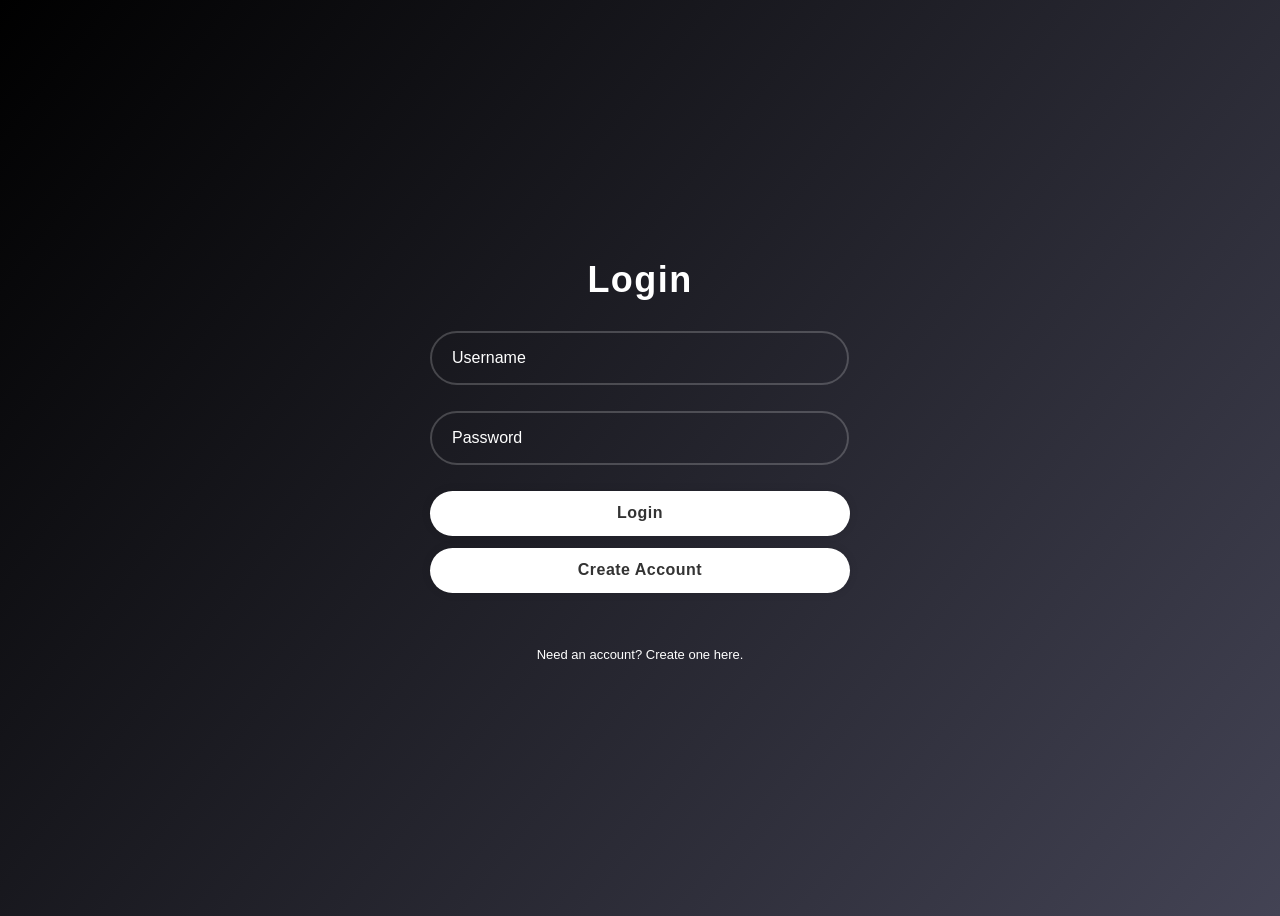
==== commit 00266420: "Polish frontend layout and add logout button" ====
--- a/frontend/index.html
+++ b/frontend/index.html
@@ -15,6 +15,10 @@
 
     <!-- HEADER -->
     <body>
+
+        <div class="top-bar">
+            <button id="logout-button" class="grey-button top-bar-button" type="button">log out</button>
+        </div>
 
         <div class="title-container">
             <h1 class="main-title"> Student Helper </h1>
@@ -83,7 +87,7 @@
                         <button id="generate-insights-button" class="grey-button" type="button">generate ai insights</button>
                     </div>
                     <div class = "chart">
-                        <textarea id="sessions-display" class="chart-data-display" placeholder="study sessions will be logged here"></textarea>
+                        <textarea id="sessions-display" class="chart-data-display paper-display sessions-display" placeholder="study sessions will be logged here"></textarea>
                     </div>
                 </div>
             </div>
@@ -130,7 +134,10 @@
                                 </div>
                             </div>
                             <div class="summary-inner-widget"><h2>Summary</h2>
-                                <textarea id="summary-display" class="chart-data-display" placeholder="summary will appear here"></textarea>
+                                <textarea id="summary-display" class="chart-data-display paper-display" placeholder="summary will appear here"></textarea>
+                                <div class="widget-action-center summary-button-row">
+                                    <button id="generate-summary-button" class="grey-button" type="button">click to generate summary</button>
+                                </div>
                             </div>
 
                             <!--title request inner widget-->
@@ -144,33 +151,20 @@
                             </div>
                             -->
 
-                            <div class="summary-inner-widget">
-                                <h2></h2>
-                                 <!--button for generating summary-->
-                                <div class="widget-action-center">
-                                    <button id="generate-summary-button" class="grey-button" type="button">click to generate summary</button>
-                                </div>
-                                <div class = "chart">
-                                </div>
-                            </div>
+                            <div class="summary-inner-widget"></div>
                         </div>
 
                 
                         <div class="summary-second-widget-container">
                             <!-- read note inner widget-->
-                            <div class="summary-inner-widget"><h2>Read Note</h2>
-                                <textarea id="retrieved-note-content" class="chart-data-display" placeholder="" data-original-content=""></textarea>
-                            </div>
-                            
-                            <!-- save notes inner widget-->
-                            <div class="summary-inner-widget">
+                            <div class="summary-inner-widget note-reader-widget"><h2>Read Note</h2>
+                                <textarea id="retrieved-note-content" class="chart-data-display paper-display" placeholder="" data-original-content=""></textarea>
                                 <div class = "update-and-delete-notes">
                                     <button id="update-note-button" class="green-save-button" type="button">update note</button>
                                     <button id="delete-note-button" class="grey-button" type="button">delete note</button>
                                 </div>
                                 <p id="note-action-message" class="widget-message"></p>
                             </div>
-
                         </div>
                     </div>
                 </div>
--- a/frontend/style.css
+++ b/frontend/style.css
@@ -3,6 +3,9 @@
      --soft--red: #e57373;
      --soft--green: #81c784;
      --dark--grey: #3b3b3b;
+     --title-font: "Trebuchet MS", "Avenir Next Condensed", "Arial Narrow", sans-serif;
+     --text-font: "Avenir Next", "Segoe UI", "Helvetica Neue", Arial, sans-serif;
+     --button-font: "Gill Sans", "Trebuchet MS", "Segoe UI", sans-serif;
 }
 
 body {
@@ -10,25 +13,31 @@
   background-size: cover;
   min-height: 100vh;
   background: linear-gradient(309deg, rgba(67, 67, 84, 1) 0%, rgba(0, 0, 0, 1) 100%);
+
   background-size: cover;
   color: rgb(146, 146, 146);
-  font-family: "Inter", sans-serif;
-  font-optical-sizing: auto;
-  font-weight: 200;
+
+  font-family: var(--text-font);
+  font-weight: 400;
 }
 
 .title-container * {
   display: grid;
   text-align: center;
   font-weight: bold;
-}
+  font-family: var(--title-font);
+} 
 
 .sub-title {
   font-size: 20px;
+  font-family: var(--title-font);
 }
 /* ---- GLOBAL END ---- */
 
+
+
 /* ---- LOGIN PAGE START ---- */
+
 .login {
   display: flex;
   justify-content: center;
@@ -44,6 +53,8 @@
 .wrapper h1 {
   font-size: 36px;
   text-align: center;
+  font-family: var(--title-font);
+  letter-spacing: 0.04em;
 }
 
 .wrapper .input-box {
@@ -80,6 +91,8 @@
   font-size: 16px;
   color: #333;
   font-weight: 600;
+  font-family: var(--button-font);
+  letter-spacing: 0.03em;
 }
 
 .wrapper .btn + .btn {
@@ -110,8 +123,22 @@
 
 .widget-action-stack {
   flex-direction: column;
-  gap: 10px;
-  margin-bottom: 12px;
+  gap: 16px;
+  padding-bottom: 14px;
+}
+
+.summary-button-row {
+  padding-top: 14px;
+}
+
+.top-bar {
+  display: flex;
+  justify-content: flex-end;
+  padding: 12px 12px 0;
+}
+
+.top-bar-button {
+  font-size: 0.95rem;
 }
 
 .register-note {
@@ -121,13 +148,16 @@
 }
 /* ---- LOGIN PAGE END ---- */
 
+
+
 /*---- APPLIED TO ALL INDEX PAGE WIDGETS BEGIN ----*/
 .container-half-page-widgets {
   display: grid;
-  grid-template-rows: 280px 5px;
+  grid-template-rows: auto;
   grid-template-columns: 400px minmax(350px, auto);
   gap: 10px 10px;
   margin: 5px;
+  align-items: stretch;
 }
 
 .container-full-page-widgets {
@@ -144,15 +174,20 @@
   border-radius: 10px;
   text-align: center;
   max-width: 2040px;
+  color: rgb(146, 146, 146);
+  overflow: hidden;
 }
 
 .widget-container h1 {
   text-transform: uppercase;
   letter-spacing: 1px;
+  font-family: var(--title-font);
 }
 /*---- APPLIED TO ALL INDEX PAGE WIDGETS END ----*/
+  
 
 /*---- TIMER SPECIFIC BEGIN ----*/
+
 .studyOrBreak {
   font-size: 10px;
 }
@@ -188,14 +223,19 @@
   position: relative;
 }
 
+/* makes the number squares spaced apart from each other*/
 .countdown-container .countdown:not(:last-child) {
   margin-right: 1rem;
 }
 
+/* the 'minutes' and 'seconds' text*/
 .countdown-container .countdown p {
   font-size: 0.7rem;
 }
+
 /*---- TIMER SPECIFIC END ----*/
+
+
 
 /*---- TIMER START/END BUTTON BEGIN ----*/
 .button-container {
@@ -203,10 +243,12 @@
   align-items: center;
   justify-content: center;
   padding: 5px;
-  font-family: 'Red Hat Text', sans-serif;
+
+  font-family: var(--button-font);
   text-transform: uppercase;
   font-size: 10px;
 }
+
 
 .button-container .title{
   position: relative;
@@ -236,23 +278,27 @@
   padding: 3px;
 }
 
+/*makes touch-activated changes possible*/
 .button h2 {
   display: block;
   transition: transform 0.2s ease;
 }
 
+
 .button h2:active {
   transform: translateY(-2px);
 }
 
+/* makes the number squares spaced apart from each other*/
 .button-container .button:not(:last-child) {
   margin-right: 1rem;
 }
 /*---- TIMER START/END BUTTON END ----*/
 
+
 /*---- NOTES TITLE BEGIN ----*/
 .notes-title-row {
-  font: inherit;
+  font-family: var(--title-font);
   font-size: 1rem;
   font-weight: bold;
   display: flex;
@@ -262,7 +308,7 @@
 }
 
 .search-title-row {
-  font: inherit;
+  font-family: var(--title-font);
   font-size: 0.9rem;
   font-weight: bold;
   display: flex;
@@ -270,7 +316,6 @@
   gap: 20px;
   justify-content: center;
 }
-
 .title-input::placeholder {
   color: #888;
   font-style: italic;
@@ -278,31 +323,39 @@
 
 .title-input {
   width: 100%;
+
   max-width: 400px;
   height: 20px;
   width: 250px;
+
   padding: 8px 12px;
+
   border-radius: 8px;
   border: 1px solid #444;
+
   background-color: #1e1e1e;
   color: #e0e0e0;
+
   font-size: 14px;
   font-weight: 500;
+
   outline: none;
   transition: all 0.2s ease;
 }
-
 .title-input:hover {
   border-color: #666;
 }
 
 .title-input:focus {
-  border-color: #81c784;
+  border-color: #81c784; /* soft green */
   box-shadow: 0 0 0 2px rgba(129, 199, 132, 0.2);
 }
 /*---- NOTES TITLE END----*/
 
+
+
 /*---- NOTES BEGIN ----*/
+
 .notes-input::placeholder{
   color: #888;
   font-style: italic;
@@ -325,7 +378,7 @@
   background-position: 0 15px;
   color: #222;
   resize: vertical;
-  font: inherit;
+  font-family: var(--text-font);
   line-height: 30px;
 }
 
@@ -335,7 +388,10 @@
   align-items: center;
   gap: 9px;
 }
+
 /* NOTES END */
+
+
 
 /*GREEN SAVE BUTTON START */
 .green-save-button {
@@ -344,18 +400,21 @@
   background-color: var(--soft--green);
   color: rgb(17, 17, 17);
   padding: 5px 16px;
-  font: inherit;
+  font-family: var(--button-font);
   font-size: 1.1rem;
   font-weight: bold;
   letter-spacing: 1px;
-  cursor: pointer;
+  cursor: pointer;  
+
   transition: transform 0.3s ease;
 }
+
 
 .green-save-button:active {
   transform: translateY(-2px);
 }
 /*GREEN SAVE BUTTON END*/
+
 
 /*SEARCH BUTTON START */
 .grey-button {
@@ -364,11 +423,12 @@
   background-color: rgb(55, 55, 55);
   color: rgb(146, 146, 146);
   padding: 5px 16px;
-  font: inherit;
+  font-family: var(--button-font);
   font-size: 1.1rem;
   font-weight: bold;
   letter-spacing: 1px;
-  cursor: pointer;
+  cursor: pointer;  
+
   transition: transform 0.3s ease;
 }
 
@@ -377,9 +437,12 @@
 }
 /*SEARCH BUTTON END*/
 
+
+
 /*CHART START*/
 .chart-data-display {
-  width: 90%;
+  width: 100%;
+  box-sizing: border-box;
   min-height: 180px;
   padding: 16px;
   border-radius: 12px;
@@ -394,13 +457,43 @@
   );
   background-position: 0 15px;
   color: rgb(146, 146, 146);
-  font: inherit;
+  font-family: var(--text-font);
   line-height: 30px;
   resize: none;
   white-space: pre-wrap;
-  overflow: auto;
-}
+  overflow: auto; 
+}
+
+.paper-display {
+  border: 1px solid #555;
+  background: #f8f1d7;
+  background-image: repeating-linear-gradient(
+    to bottom,
+    #f8f1d7 0,
+    #f8f1d7 29px,
+    rgba(34, 34, 34, 0.18) 30px,
+    rgba(34, 34, 34, 0.18) 30px
+  );
+  color: #222;
+}
+
+.sessions-display {
+  min-height: 220px;
+  margin-bottom: 10px;
+}
+
+.chart-container {
+  display: flex;
+  flex-direction: column;
+  height: 100%;
+}
+
+.chart {
+  width: 100%;
+}
+
 /*CHART END*/
+
 
 /*RETRIEVE NOTES WIDGET START*/
 .summary-widget-container {
@@ -413,20 +506,28 @@
     display: grid;
     grid-template-rows: 1fr 9fr;
     gap: 10px;
-    height: 400px;
+    height: 440px; 
 }
 
 .summary-second-widget-container {
     display: grid;
-    grid-template-rows: 9fr 1fr;
+    grid-template-rows: 1fr;
     gap: 10px;
-    height: 400px;
+    height: 440px; 
 }
 
 .summary-inner-widget {
+    border-radius : 0.3rem;
+    background-color: rgba(21, 21, 21, 0.7);
     border: 1px solid #555;
-    border-radius : 0.3rem;
-    padding: 12px;
+    padding: 14px 14px 32px;
+    color: rgb(146, 146, 146);
+}
+
+.summary-inner-widget h2,
+.countdown-container .countdown p,
+.studyOrBreak {
+    font-family: var(--title-font);
 }
 
 .update-and-delete-notes {
@@ -434,5 +535,26 @@
     justify-content: center;
     align-items: center;
     gap: 12px;
-}
+    padding-top: 32px;
+}
+
+.note-actions-widget {
+    display: flex;
+    flex-direction: column;
+    justify-content: center;
+    align-items: center;
+}
+
+.note-reader-widget {
+    display: flex;
+    flex-direction: column;
+    justify-content: flex-start;
+}
+
+.note-reader-widget .chart-data-display {
+    margin-top: 4px;
+    flex: 1;
+    min-height: 260px;
+}
+
 /*RETRIEVE NOTES WIDGET END*/
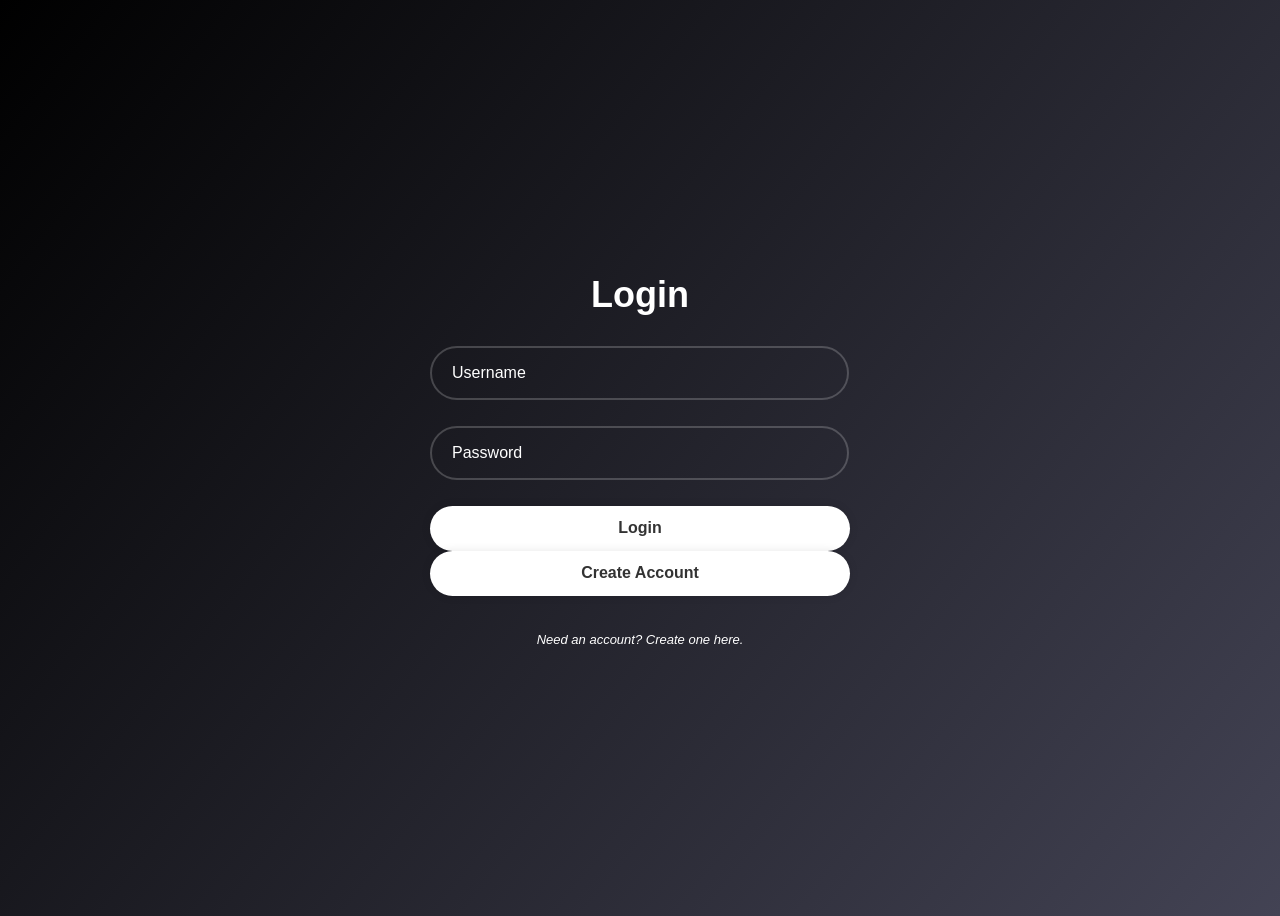
==== commit 8cbdf9d4: "Merge branch 'main' of https://github.com/ilight03/COSC-412-Project into AI-Implementation" ====
--- a/frontend/index.html
+++ b/frontend/index.html
@@ -15,10 +15,6 @@
 
     <!-- HEADER -->
     <body>
-
-        <div class="top-bar">
-            <button id="logout-button" class="grey-button top-bar-button" type="button">log out</button>
-        </div>
 
         <div class="title-container">
             <h1 class="main-title"> Student Helper </h1>
@@ -87,7 +83,7 @@
                         <button id="generate-insights-button" class="grey-button" type="button">generate ai insights</button>
                     </div>
                     <div class = "chart">
-                        <textarea id="sessions-display" class="chart-data-display paper-display sessions-display" placeholder="study sessions will be logged here"></textarea>
+                        <textarea id="sessions-display" class="chart-data-display" placeholder="study sessions will be logged here"></textarea>
                     </div>
                 </div>
             </div>
@@ -134,10 +130,7 @@
                                 </div>
                             </div>
                             <div class="summary-inner-widget"><h2>Summary</h2>
-                                <textarea id="summary-display" class="chart-data-display paper-display" placeholder="summary will appear here"></textarea>
-                                <div class="widget-action-center summary-button-row">
-                                    <button id="generate-summary-button" class="grey-button" type="button">click to generate summary</button>
-                                </div>
+                                <textarea id="summary-display" class="chart-data-display" placeholder="summary will appear here"></textarea>
                             </div>
 
                             <!--title request inner widget-->
@@ -151,20 +144,33 @@
                             </div>
                             -->
 
-                            <div class="summary-inner-widget"></div>
+                            <div class="summary-inner-widget">
+                                <h2></h2>
+                                 <!--button for generating summary-->
+                                <div class="widget-action-center">
+                                    <button id="generate-summary-button" class="grey-button" type="button">click to generate summary</button>
+                                </div>
+                                <div class = "chart">
+                                </div>
+                            </div>
                         </div>
 
                 
                         <div class="summary-second-widget-container">
                             <!-- read note inner widget-->
-                            <div class="summary-inner-widget note-reader-widget"><h2>Read Note</h2>
-                                <textarea id="retrieved-note-content" class="chart-data-display paper-display" placeholder="" data-original-content=""></textarea>
+                            <div class="summary-inner-widget"><h2>Read Note</h2>
+                                <textarea id="retrieved-note-content" class="chart-data-display" placeholder="" data-original-content=""></textarea>
+                            </div>
+                            
+                            <!-- save notes inner widget-->
+                            <div class="summary-inner-widget">
                                 <div class = "update-and-delete-notes">
                                     <button id="update-note-button" class="green-save-button" type="button">update note</button>
                                     <button id="delete-note-button" class="grey-button" type="button">delete note</button>
                                 </div>
                                 <p id="note-action-message" class="widget-message"></p>
                             </div>
+
                         </div>
                     </div>
                 </div>
--- a/frontend/style.css
+++ b/frontend/style.css
@@ -1,36 +1,29 @@
 /* ---- GLOBAL START ---- */
 :root {
-     --soft--red: #e57373;
-     --soft--green: #81c784;
-     --dark--grey: #3b3b3b;
-     --title-font: "Trebuchet MS", "Avenir Next Condensed", "Arial Narrow", sans-serif;
-     --text-font: "Avenir Next", "Segoe UI", "Helvetica Neue", Arial, sans-serif;
-     --button-font: "Gill Sans", "Trebuchet MS", "Segoe UI", sans-serif;
+  --soft--red: #e57373;
+  --soft--green: #81c784;
+  --dark--grey: #3b3b3b;; 
 }
 
 body {
-  background-repeat: no-repeat;
-  background-size: cover;
-  min-height: 100vh;
-  background: linear-gradient(309deg, rgba(67, 67, 84, 1) 0%, rgba(0, 0, 0, 1) 100%);
-
-  background-size: cover;
-  color: rgb(146, 146, 146);
-
-  font-family: var(--text-font);
-  font-weight: 400;
+background-repeat: no-repeat;
+background-size: cover;
+min-height: 100vh;
+background: linear-gradient(309deg, rgba(67, 67, 84, 1) 0%, rgba(0, 0, 0, 1) 100%);
+
+font-family: 'Red Hat Text', sans-serif;
+background-size: cover;
+color: rgb(146, 146, 146);
 }
 
 .title-container * {
-  display: grid;
-  text-align: center;
-  font-weight: bold;
-  font-family: var(--title-font);
+display: grid;
+text-align: center;
+font-weight: bold;
 } 
 
 .sub-title {
-  font-size: 20px;
-  font-family: var(--title-font);
+font-size: 20px;
 }
 /* ---- GLOBAL END ---- */
 
@@ -39,112 +32,63 @@
 /* ---- LOGIN PAGE START ---- */
 
 .login {
-  display: flex;
-  justify-content: center;
-  align-items: center;
-  min-height: 100vh;
+display: flex;
+justify-content: center;
+align-items: center;
+min-height: 100vh;
 }
 
 .wrapper {
-  width: 420px;
-  color:#fff;
+width: 420px;
+color:#fff;
 }
 
 .wrapper h1 {
-  font-size: 36px;
-  text-align: center;
-  font-family: var(--title-font);
-  letter-spacing: 0.04em;
+font-size: 36px;
+text-align: center;
 }
 
 .wrapper .input-box {
-  width: 100%;
-  height: 50px;
-  margin: 30px 0;
+width: 100%;
+height: 50px;
+margin: 30px 0;
 }
 
 .input-box input {
-  width: 350px;
-  height: 10px;
-  background: transparent;
-  border: none;
-  outline: none;
-  border: 2px solid rgba(255,255,255, .2);
-  border-radius: 40px;
-  font-size: 16px;
-  color: #fff;
-  padding: 20px 45px 20px 20px;
+width: 350px;
+height: 10px;
+background: transparent;
+border: none;
+outline: none;
+border: 2px solid rgba(255,255,255, .2);
+border-radius: 40px;
+font-size: 16px;
+color: #fff;
+padding: 20px 45px 20px 20px;
 }
 
 .input-box input::placeholder {
-  color: #fff;
+color: #fff;
 }
 
 .wrapper .btn {
-  width: 100%;
-  height: 45px;
-  background: #fff;
-  border: none;
-  outline: none;
-  border-radius: 40px;
-  box-shadow: 0 0 10px rgba(0,0,0,.1);
-  font-size: 16px;
-  color: #333;
-  font-weight: 600;
-  font-family: var(--button-font);
-  letter-spacing: 0.03em;
-}
-
-.wrapper .btn + .btn {
-  margin-top: 12px;
-}
-
-.form-message {
-  min-height: 20px;
-  margin: 14px 0 0;
-  text-align: center;
-  font-size: 14px;
-  color: #fff;
-}
-
-.widget-message {
-  min-height: 20px;
-  margin: 12px 0 0;
-  text-align: center;
-  font-size: 14px;
-  color: #fff;
-}
-
-.widget-action-center {
-  display: flex;
-  justify-content: center;
-  align-items: center;
-}
-
-.widget-action-stack {
-  flex-direction: column;
-  gap: 16px;
-  padding-bottom: 14px;
-}
-
-.summary-button-row {
-  padding-top: 14px;
-}
-
-.top-bar {
-  display: flex;
-  justify-content: flex-end;
-  padding: 12px 12px 0;
-}
-
-.top-bar-button {
-  font-size: 0.95rem;
+width: 100%;
+height: 45px;
+background: #fff;
+border: none;
+outline: none;
+border-radius: 40px;
+box-shadow: 0 0 10px rgba(0,0,0,.1);
+font-size: 16px;
+color: #333;
+font-weight: 600;
 }
 
 .register-note {
-  text-align: center;
-  padding: 20px;
-  font-size: 13px;
+text-align: center;
+padding: 20px;
+font-size: 13px;
+font-style: italic;
 }
 /* ---- LOGIN PAGE END ---- */
 
@@ -152,85 +96,83 @@
 
 /*---- APPLIED TO ALL INDEX PAGE WIDGETS BEGIN ----*/
 .container-half-page-widgets {
-  display: grid;
-  grid-template-rows: auto;
-  grid-template-columns: 400px minmax(350px, auto);
-  gap: 10px 10px;
-  margin: 5px;
-  align-items: stretch;
+display: grid;
+grid-template-rows: 280px 5px;
+grid-template-columns: 400px minmax(350px, auto);
+gap: 10px 10px;
+margin: 5px;
 }
 
 .container-full-page-widgets {
-  display: flex;
-  flex-direction: column;
-  gap: 10px;
-  margin: 5px;
+display: flex;
+flex-direction: column;
+gap: 10px;
+margin: 5px;
 }
 
 .widget-container {
-  background-color: rgba(21, 21, 21, 0.5);
-  border: 2px solid rgb(55, 55, 55);
-  padding: 10px 10px;
-  border-radius: 10px;
-  text-align: center;
-  max-width: 2040px;
-  color: rgb(146, 146, 146);
-  overflow: hidden;
+background-color: rgb(21, 21, 21);
+border: 2px solid rgb(55, 55, 55);
+padding: 10px 10px;
+border-radius: 10px;
+
+text-align: center;
+max-width: 2040px;
 }
 
 .widget-container h1 {
-  text-transform: uppercase;
-  letter-spacing: 1px;
-  font-family: var(--title-font);
+text-transform: uppercase;
+letter-spacing: 1px;
+font-style: italic;
 }
 /*---- APPLIED TO ALL INDEX PAGE WIDGETS END ----*/
-  
+
 
 /*---- TIMER SPECIFIC BEGIN ----*/
 
 .studyOrBreak {
-  font-size: 10px;
+font-size: 10px;
 }
 
 .countdown-container {
-  display: flex;
-  align-items: center;
-  justify-content: center;
+display: flex;
+align-items: center;
+justify-content: center;
 }
 
 .countdown-container .title {
-  position: relative;
-  background-color: var(--dark--grey);
-  border-radius : 0.3rem;
-  box-shadow: 0 4px rgba(0, 0, 0, 0.5);
-  width: 70px;
-  height: 70px;
+position: relative;
+background-color: var(--dark--grey);
+border-radius : 0.3rem;
+box-shadow: 0 4px rgba(0, 0, 0, 0.5);
+width: 70px;
+height: 70px;
 }
 
 .countdown-container .title::after{
-  content: '';
-  position: absolute;
-  top: 0;
-  left: 0;
-  height: 1px;
-  width: 100%;
-  background-color: rgba(0, 0, 0, 0.3);
+content: '';
+position: absolute;
+top: 0;
+left: 0;
+height: 1px;
+width: 100%;
+background-color: rgba(0, 0, 0, 0.3);
 }
 
 .countdown-container .title h2 {
-  font-size: 1.7rem;
-  line-height: 70px;
-  position: relative;
+font-size: 1.7rem;
+line-height: 70px;
+position: relative;
 }
 
 /* makes the number squares spaced apart from each other*/
 .countdown-container .countdown:not(:last-child) {
-  margin-right: 1rem;
+margin-right: 1rem;
 }
 
 /* the 'minutes' and 'seconds' text*/
 .countdown-container .countdown p {
-  font-size: 0.7rem;
+font-size: 0.7rem;
 }
 
 /*---- TIMER SPECIFIC END ----*/
@@ -239,116 +181,118 @@
 
 /*---- TIMER START/END BUTTON BEGIN ----*/
 .button-container {
-  display: flex;
-  align-items: center;
-  justify-content: center;
-  padding: 5px;
-
-  font-family: var(--button-font);
-  text-transform: uppercase;
-  font-size: 10px;
+display: flex;
+align-items: center;
+justify-content: center;
+padding: 5px;
+
+font-family: 'Red Hat Text', sans-serif;
+text-transform: uppercase;
+font-size: 10px;
 }
 
 
 .button-container .title{
-  position: relative;
-  border-radius : 0.3rem;
-  width: 90px;
-  height: 80px;
+position: relative;
+border-radius : 0.3rem;
+width: 90px;
+height: 80px;
 }
 
 .button-container .start {
-  background-color: var(--soft--green);
-  border-radius : 0.8rem;
-  color:rgb(17, 17, 17);
-  padding: 3px;
+background-color: var(--soft--green);
+border-radius : 0.8rem;
+color:rgb(17, 17, 17);
+padding: 3px;
 }
 
 .button-container .pause {
-  background-color: grey;
-  border-radius : 0.8rem;
-  color:rgb(17, 17, 17);
-  padding: 3px;
+background-color: grey;
+border-radius : 0.8rem;
+color:rgb(17, 17, 17);
+padding: 3px;
 }
 
 .button-container .clear {
-  background-color: var(--soft--red);
-  border-radius : 0.8rem;
-  color:rgb(17, 17, 17);
-  padding: 3px;
+background-color: var(--soft--red);
+border-radius : 0.8rem;
+color:rgb(17, 17, 17);
+padding: 3px;
 }
 
 /*makes touch-activated changes possible*/
 .button h2 {
-  display: block;
-  transition: transform 0.2s ease;
+display: block;
+transition: transform 0.2s ease;
 }
 
 
 .button h2:active {
-  transform: translateY(-2px);
+transform: translateY(-2px);
 }
 
 /* makes the number squares spaced apart from each other*/
 .button-container .button:not(:last-child) {
-  margin-right: 1rem;
+margin-right: 1rem;
 }
 /*---- TIMER START/END BUTTON END ----*/
 
 
 /*---- NOTES TITLE BEGIN ----*/
 .notes-title-row {
-  font-family: var(--title-font);
-  font-size: 1rem;
-  font-weight: bold;
-  display: flex;
-  align-items: center;
-  gap: 10px;
-  justify-content: center;
+font: inherit;
+font-size: 1rem;
+font-weight: bold;
+font-style: italic;
+display: flex;
+align-items: center;
+gap: 10px;
+justify-content: center;
 }
 
 .search-title-row {
-  font-family: var(--title-font);
-  font-size: 0.9rem;
-  font-weight: bold;
-  display: flex;
-  align-items: center;
-  gap: 20px;
-  justify-content: center;
+font: inherit;
+font-size: 0.9rem;
+font-weight: bold;
+font-style: italic;
+display: flex;
+align-items: center;
+gap: 20px;
+justify-content: center;
 }
 .title-input::placeholder {
-  color: #888;
-  font-style: italic;
+color: #888;
+font-style: italic;
 }
 
 .title-input {
-  width: 100%;
-
-  max-width: 400px;
-  height: 20px;
-  width: 250px;
-
-  padding: 8px 12px;
-
-  border-radius: 8px;
-  border: 1px solid #444;
-
-  background-color: #1e1e1e;
-  color: #e0e0e0;
-
-  font-size: 14px;
-  font-weight: 500;
-
-  outline: none;
-  transition: all 0.2s ease;
+width: 100%;
+
+max-width: 400px;
+height: 20px;
+width: 250px;
+
+padding: 8px 12px;
+
+border-radius: 8px;
+border: 1px solid #444;
+
+background-color: #1e1e1e;
+color: #e0e0e0;
+
+font-size: 14px;
+font-weight: 500;
+
+outline: none;
+transition: all 0.2s ease;
 }
 .title-input:hover {
-  border-color: #666;
+border-color: #666;
 }
 
 .title-input:focus {
-  border-color: #81c784; /* soft green */
-  box-shadow: 0 0 0 2px rgba(129, 199, 132, 0.2);
+border-color: #81c784; /* soft green */
+box-shadow: 0 0 0 2px rgba(129, 199, 132, 0.2);
 }
 /*---- NOTES TITLE END----*/
 
@@ -357,36 +301,36 @@
 /*---- NOTES BEGIN ----*/
 
 .notes-input::placeholder{
-  color: #888;
-  font-style: italic;
+color: #888;
+font-style: italic;
 }
 
 .notes-input {
-  width: 80%;
-  min-height: 220px;
-  padding: 16px;
-  border-radius: 12px;
-  border: 1px solid #555;
-  background: #f8f1d7;
-  background-image: repeating-linear-gradient(
-    to bottom,
-    #f8f1d7 0,
-    #f8f1d7 29px,
-    rgba(34, 34, 34, 0.18) 30px,
-    rgba(34, 34, 34, 0.18) 30px
-  );
-  background-position: 0 15px;
-  color: #222;
-  resize: vertical;
-  font-family: var(--text-font);
-  line-height: 30px;
+width: 80%;
+min-height: 220px;
+padding: 16px;
+border-radius: 12px;
+border: 1px solid #555;
+background: #f8f1d7;
+background-image: repeating-linear-gradient(
+ to bottom,
+ #f8f1d7 0,
+ #f8f1d7 29px,
+ rgba(34, 34, 34, 0.18) 30px,
+ rgba(34, 34, 34, 0.18) 30px
+);
+background-position: 0 15px;
+color: #222;
+resize: vertical;
+font: inherit;
+line-height: 30px;
 }
 
 .notes {
-  display: flex;
-  flex-direction: column;
-  align-items: center;
-  gap: 9px;
+display: flex;
+flex-direction: column;
+align-items: center;
+gap: 9px;
 }
 
 /* NOTES END */
@@ -395,45 +339,47 @@
 
 /*GREEN SAVE BUTTON START */
 .green-save-button {
-  border: none;
-  border-radius: 1.5rem;
-  background-color: var(--soft--green);
-  color: rgb(17, 17, 17);
-  padding: 5px 16px;
-  font-family: var(--button-font);
-  font-size: 1.1rem;
-  font-weight: bold;
-  letter-spacing: 1px;
-  cursor: pointer;  
-
-  transition: transform 0.3s ease;
+border: none;
+border-radius: 1.5rem;
+background-color: var(--soft--green);
+color: rgb(17, 17, 17);
+padding: 5px 16px;
+font: inherit;
+font-size: 1.1rem;
+font-weight: bold;
+font-style: italic;
+letter-spacing: 1px;
+cursor: pointer;  
+
+transition: transform 0.3s ease;
 }
 
 
 .green-save-button:active {
-  transform: translateY(-2px);
+transform: translateY(-2px);
 }
 /*GREEN SAVE BUTTON END*/
 
 
 /*SEARCH BUTTON START */
 .grey-button {
-  border: 3px;
-  border-radius: 2rem;
-  background-color: rgb(55, 55, 55);
-  color: rgb(146, 146, 146);
-  padding: 5px 16px;
-  font-family: var(--button-font);
-  font-size: 1.1rem;
-  font-weight: bold;
-  letter-spacing: 1px;
-  cursor: pointer;  
-
-  transition: transform 0.3s ease;
+border: 3px;
+border-radius: 2rem;
+background-color: rgb(55, 55, 55);
+color: rgb(146, 146, 146);
+padding: 5px 16px;
+font: inherit;
+font-size: 1.1rem;
+font-weight: bold;
+font-style: italic;
+letter-spacing: 1px;
+cursor: pointer;  
+
+transition: transform 0.3s ease;
 }
 
 .grey-button:active {
-  transform: translateY(-2px);
+transform: translateY(-2px);
 }
 /*SEARCH BUTTON END*/
 
@@ -441,120 +387,5 @@
 
 /*CHART START*/
 .chart-data-display {
-  width: 100%;
-  box-sizing: border-box;
-  min-height: 180px;
-  padding: 16px;
-  border-radius: 12px;
-  border: 0px solid #555;
-  background: #3b3b3b;
-  background-image: repeating-linear-gradient(
-    to bottom,
-    rgb(21, 21, 21) 0,
-    rgb(21, 21, 21) 29px,
-    rgba(34, 34, 34, 0.18) 30px,
-    rgba(34, 34, 34, 0.18) 30px
-  );
-  background-position: 0 15px;
-  color: rgb(146, 146, 146);
-  font-family: var(--text-font);
-  line-height: 30px;
-  resize: none;
-  white-space: pre-wrap;
-  overflow: auto; 
-}
-
-.paper-display {
-  border: 1px solid #555;
-  background: #f8f1d7;
-  background-image: repeating-linear-gradient(
-    to bottom,
-    #f8f1d7 0,
-    #f8f1d7 29px,
-    rgba(34, 34, 34, 0.18) 30px,
-    rgba(34, 34, 34, 0.18) 30px
-  );
-  color: #222;
-}
-
-.sessions-display {
-  min-height: 220px;
-  margin-bottom: 10px;
-}
-
-.chart-container {
-  display: flex;
-  flex-direction: column;
-  height: 100%;
-}
-
-.chart {
-  width: 100%;
-}
-
-/*CHART END*/
-
-
-/*RETRIEVE NOTES WIDGET START*/
-.summary-widget-container {
-    display: grid;
-    grid-template-columns: 1fr 1fr;
-    gap: 10px;
-}
-
-.summary-first-widget-container {
-    display: grid;
-    grid-template-rows: 1fr 9fr;
-    gap: 10px;
-    height: 440px; 
-}
-
-.summary-second-widget-container {
-    display: grid;
-    grid-template-rows: 1fr;
-    gap: 10px;
-    height: 440px; 
-}
-
-.summary-inner-widget {
-    border-radius : 0.3rem;
-    background-color: rgba(21, 21, 21, 0.7);
-    border: 1px solid #555;
-    padding: 14px 14px 32px;
-    color: rgb(146, 146, 146);
-}
-
-.summary-inner-widget h2,
-.countdown-container .countdown p,
-.studyOrBreak {
-    font-family: var(--title-font);
-}
-
-.update-and-delete-notes {
-    display: flex;
-    justify-content: center;
-    align-items: center;
-    gap: 12px;
-    padding-top: 32px;
-}
-
-.note-actions-widget {
-    display: flex;
-    flex-direction: column;
-    justify-content: center;
-    align-items: center;
-}
-
-.note-reader-widget {
-    display: flex;
-    flex-direction: column;
-    justify-content: flex-start;
-}
-
-.note-reader-widget .chart-data-display {
-    margin-top: 4px;
-    flex: 1;
-    min-height: 260px;
-}
-
-/*RETRIEVE NOTES WIDGET END*/
+width: 9
+}
